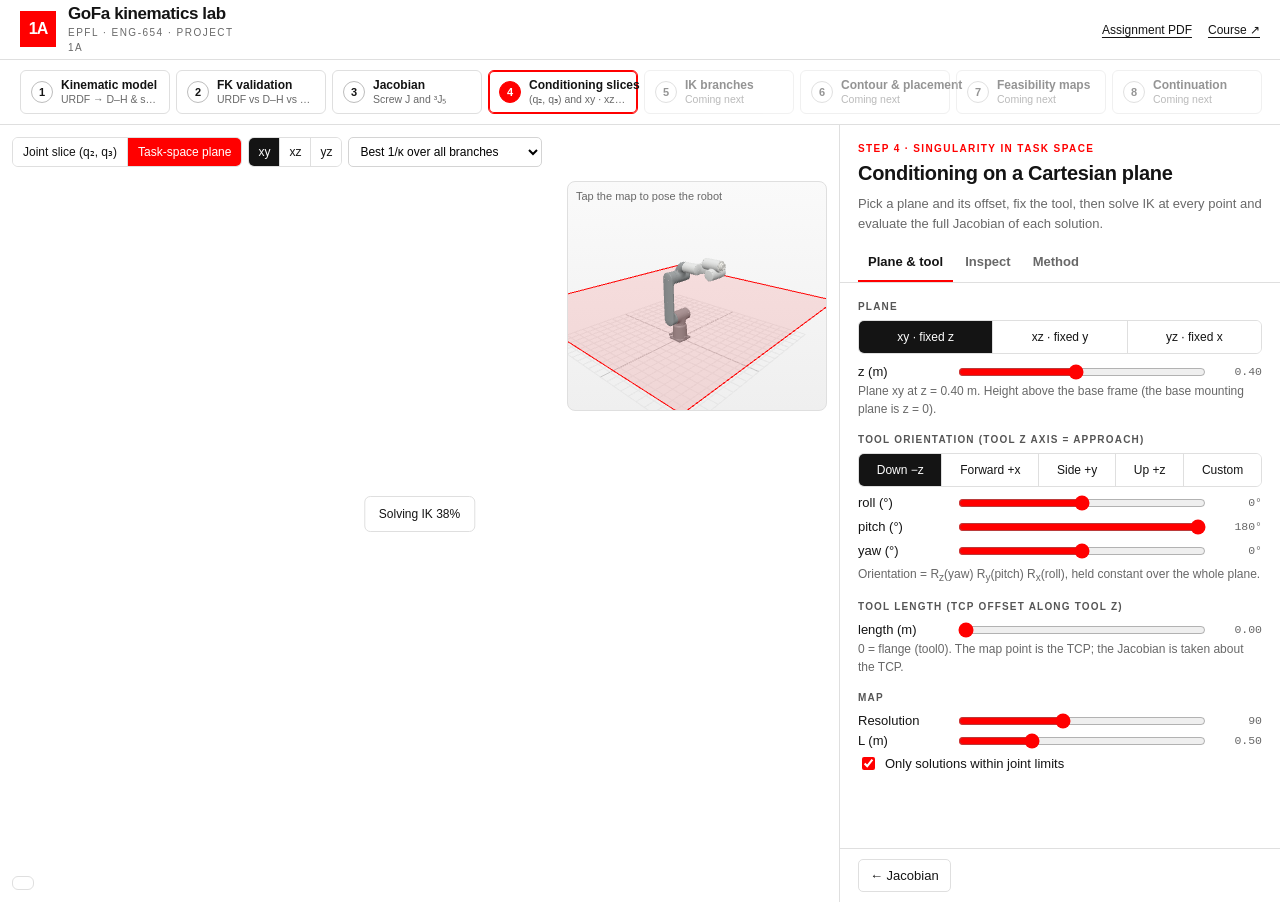
==== pages/04-plane.html @ 3660eb3e "Task-space plane slice (xy/xz/yz, offset, tool), browser IK, phone layout - js/ik.js: all-solutions " ====
<!doctype html>
<html lang="en">
<head>
  <meta charset="utf-8">
  <meta name="viewport" content="width=device-width, initial-scale=1">
  <title>4 · Task-space plane slice · GoFa lab</title>
  <link rel="icon" href="../assets/icon.svg" type="image/svg+xml">
  <link rel="stylesheet" href="../css/style.css">
  <link rel="stylesheet" href="../vendor/katex/katex.min.css">
  <script defer src="../vendor/katex/katex.min.js"></script>
  <script defer src="../vendor/katex/contrib/auto-render.min.js"></script>
  <script type="importmap">{"imports":{"three":"../vendor/three/build/three.module.js","three/addons/controls/OrbitControls.js":"../vendor/three/controls/OrbitControls.js"}}</script>
  <script type="module" src="../js/pages/p4-plane.js"></script>
</head>
<body data-step="4">
<main class="work">
  <section class="view mapview" id="view">
    <div class="view-tools">
      <div class="group mode"><a href="04-slice.html">Joint slice (q₂, q₃)</a><a class="on" href="04-plane.html">Task-space plane</a></div>
      <div class="group" id="planeBtns"><button data-p="xy" class="on">xy</button><button data-p="xz">xz</button><button data-p="yz">yz</button></div>
      <select id="show" aria-label="Map shows"></select>
    </div>
    <div class="heat" id="heat"><canvas id="canvas"></canvas></div>
    <div class="inset" id="inset"><span class="cap" id="insetCap">Tap the map to pose the robot</span></div>
    <div class="progress" id="progress" hidden>Computing…</div>
    <div class="view-legend" id="legend"></div>
  </section>

  <aside class="panel">
    <div class="panel-head">
      <div class="eyebrow">Step 4 · Singularity in task space</div>
      <h1>Conditioning on a Cartesian plane</h1>
      <p>Pick a plane and its offset, fix the tool, then solve IK at every point and evaluate the full Jacobian of each solution.</p>
    </div>
    <div class="tabs"><button data-tab="plane" class="active">Plane &amp; tool</button><button data-tab="inspect">Inspect</button><button data-tab="method">Method</button></div>
    <div class="panel-body">
      <div data-pane="plane">
        <div class="label">Plane</div>
        <div class="seg" id="planeSeg"><button data-p="xy" class="on">xy · fixed z</button><button data-p="xz">xz · fixed y</button><button data-p="yz">yz · fixed x</button></div>
        <label class="slider wide"><span id="offName">z (m)</span><input type="range" id="off" step="0.01"><output id="offOut"></output></label>
        <p class="note" id="offNote"></p>

        <div class="label">Tool orientation (tool z axis = approach)</div>
        <div class="seg wrap" id="toolSeg">
          <button data-t="down" class="on">Down −z</button><button data-t="fwd">Forward +x</button><button data-t="side">Side +y</button><button data-t="up">Up +z</button><button data-t="custom">Custom</button>
        </div>
        <div id="rpy" class="sliders" style="margin-top:6px">
          <label class="slider wide"><span>roll (°)</span><input type="range" min="-180" max="180" step="1" data-k="0"><output></output></label>
          <label class="slider wide"><span>pitch (°)</span><input type="range" min="-180" max="180" step="1" data-k="1"><output></output></label>
          <label class="slider wide"><span>yaw (°)</span><input type="range" min="-180" max="180" step="1" data-k="2"><output></output></label>
        </div>
        <p class="note" style="margin-top:4px">Orientation = R<sub>z</sub>(yaw) R<sub>y</sub>(pitch) R<sub>x</sub>(roll), held constant over the whole plane.</p>

        <div class="label">Tool length (TCP offset along tool z)</div>
        <label class="slider wide"><span>length (m)</span><input type="range" id="tcp" min="0" max="0.30" step="0.01" value="0"><output id="tcpOut">0.00</output></label>
        <p class="note">0 = flange (tool0). The map point is the TCP; the Jacobian is taken about the TCP.</p>

        <div class="label">Map</div>
        <label class="slider wide"><span>Resolution</span><input type="range" id="res" min="40" max="160" step="10" value="90"><output id="resOut">90</output></label>
        <label class="slider wide"><span>L (m)</span><input type="range" id="L" min="0.1" max="1.5" step="0.05" value="0.5"><output id="Lout">0.50</output></label>
        <label class="toggle"><input type="checkbox" id="limits" checked> Only solutions within joint limits</label>
        <div class="tiles" id="summary" style="margin-top:10px"></div>
      </div>

      <div data-pane="inspect">
        <p class="note">Tap (or drag) on the map. Every IK solution at that point is listed; pick one to pose the robot.</p>
        <div class="tiles" id="probeTiles"></div>
        <div class="scroll-x" id="solTable"></div>
        <p class="note" id="probeNote" style="margin-top:8px"></p>
      </div>

      <div data-pane="method">
        <div class="card"><h3>What each pixel is</h3><p class="sub">A TCP position on the chosen plane with the fixed tool orientation. The flange pose is \(T_{0,\text{tool0}} = T_{\text{TCP}}\,\operatorname{Trans}(0,0,-\ell)\). All IK solutions are computed, then for each one the 6×6 geometric Jacobian about the TCP, with linear rows scaled by \(1/L\). The map shows \(1/\kappa = \sigma_{\min}/\sigma_{\max}\) of the best branch, of one chosen branch, or how many valid solutions exist. Grey means no valid solution.</p></div>
        <div class="card"><h3>IK in the browser</h3><p class="sub">For a fixed \(q_6\), the frame-4 origin \(O_4 = p - d_6 z_6 - a_5 x_5(q_6)\) and the axis-5 direction \(z_4 = x_5 \times z_6\) are known. \(O_4\) depends only on \((q_1,q_2,q_3)\), giving 2 shoulder × 2 elbow closed-form arm solutions. The remaining condition, axis 5 ⟂ forearm axis, \(f(q_6) = z_3 \cdot z_4 = 0\), is solved per arm branch by sampling \(q_6\) and refining each sign change. \(q_4, q_5\) follow from \(z_4\) and \(x_5\). Every candidate is accepted only if our FK reproduces the pose to \(10^{-7}\).</p></div>
        <div class="card"><h3>Validation</h3><p class="sub">On 400 random poses the JS solver and the supplied <code>crb15000-ik</code> agreed on 2947 configurations, with 3 found only by the supplied solver (all at the elbow reach boundary) and none found only by the JS one. <code>node tests/check.mjs</code> repeats the example and a 1000-pose round trip.</p></div>
        <div class="card"><h3>Branch labels</h3><p class="sub">Front/back: whether \(q_1\) points at \(O_4\) or past it. \(q_3 \gtrless q_3^*\): which side of the elbow singularity (\(q_3^* = -76.83^\circ\)). \(q_5 \gtrless 0\): wrist flip. These are pointwise labels, good for reading the map; persistent branch tracking is Step 5.</p></div>
      </div>
    </div>
    <div class="panel-foot"></div>
  </aside>
</main>
</body>
</html>
---- css/style.css ----
:root {
  color-scheme: light;
  --red: #ff0000;
  --red-dark: #d90000;
  --ink: #141414;
  --muted: #686868;
  --line: #dfdfdf;
  --soft: #f5f5f5;
  --panel: #ffffff;
  --gold: #d4a017;
  --ok: #1f8a4c;
  --bad: #d90000;
  --radius: 8px;
  font-family: Inter, "Helvetica Neue", Arial, sans-serif;
  font-synthesis: none;
}
* { box-sizing: border-box; }
[hidden] { display: none !important; }
html, body { margin: 0; }
body { color: var(--ink); background: #fff; font-size: 13px; line-height: 1.5; }
a { color: inherit; text-underline-offset: 3px; }
code, .mono { font-family: "SFMono-Regular", Consolas, "Liberation Mono", monospace; font-size: 12px; }
h1, h2, h3 { letter-spacing: -.3px; margin: 0; }
p { margin: 0 0 10px; }

button, .button {
  display: inline-flex; align-items: center; gap: 6px; min-height: 32px; padding: 6px 11px;
  border: 1px solid var(--line); border-radius: 5px; background: #fff; color: var(--ink);
  font: inherit; font-weight: 500; text-decoration: none; cursor: pointer; transition: background .12s, border-color .12s;
}
button:hover, .button:hover { border-color: #a3a3a3; background: #f7f7f7; }
.button.primary, button.primary { background: var(--red); border-color: var(--red); color: #fff; }
.button.primary:hover, button.primary:hover { background: var(--red-dark); border-color: var(--red-dark); }
button.on { border-color: var(--ink); background: var(--ink); color: #fff; }
:focus-visible { outline: 2px solid var(--red); outline-offset: 2px; }
select, input[type="number"] { font: inherit; border: 1px solid #d4d4d4; border-radius: 5px; padding: 5px 7px; background: #fff; }
input[type="checkbox"], input[type="range"] { accent-color: var(--red); }

/* ---------- header and steps */
.top { display: flex; align-items: center; justify-content: space-between; gap: 16px; height: 60px; padding: 0 20px; border-bottom: 1px solid var(--line); }
.brand { display: flex; gap: 12px; align-items: center; text-decoration: none; min-width: 0; }
.brand-mark { display: grid; place-items: center; flex: 0 0 36px; height: 36px; background: var(--red); color: #fff; font-weight: 700; font-size: 16px; letter-spacing: -1px; }
.brand-name { display: block; font-size: 17px; font-weight: 650; letter-spacing: -.4px; line-height: 1.2; }
.brand-subtitle { display: block; color: var(--muted); font-size: 10px; letter-spacing: 1.5px; text-transform: uppercase; }
.top-links { display: flex; gap: 16px; font-size: 12px; white-space: nowrap; }

.steps { display: flex; gap: 6px; padding: 10px 20px; border-bottom: 1px solid var(--line); overflow-x: auto; scrollbar-width: thin; }
.step { display: flex; align-items: center; gap: 8px; flex: 1 0 150px; min-width: 150px; padding: 7px 10px; border: 1px solid var(--line); border-radius: 6px; text-decoration: none; }
.step:hover { border-color: #a3a3a3; }
.step-n { display: grid; place-items: center; flex: 0 0 22px; height: 22px; border-radius: 50%; border: 1px solid #bdbdbd; font-weight: 600; font-size: 11px; }
.step-t { display: flex; flex-direction: column; min-width: 0; line-height: 1.25; }
.step-t strong { font-size: 12px; font-weight: 600; white-space: nowrap; }
.step-t small { color: var(--muted); font-size: 10.5px; white-space: nowrap; overflow: hidden; text-overflow: ellipsis; }
.step.current { border-color: var(--red); box-shadow: inset 0 0 0 1px var(--red); }
.step.current .step-n { background: var(--red); border-color: var(--red); color: #fff; }
.step.soon { opacity: .45; cursor: default; }

/* ---------- workspace: viewer + one panel */
.work { display: grid; grid-template-columns: minmax(0, 1fr) 440px; height: calc(100dvh - 60px - 63px); min-height: 520px; }
.view { position: relative; min-width: 0; background: linear-gradient(#fafafa, #f0f0f0); border-right: 1px solid var(--line); }
.view canvas { display: block; width: 100%; height: 100%; }
.view-tools { position: absolute; top: 12px; left: 12px; right: 12px; display: flex; flex-wrap: wrap; gap: 6px; pointer-events: none; }
.view-tools > * { pointer-events: auto; }
.view-tools .group { display: flex; gap: 0; background: #fff; border: 1px solid var(--line); border-radius: 6px; overflow: hidden; }
.view-tools .group button { border: 0; border-radius: 0; min-height: 28px; padding: 4px 9px; font-size: 12px; }
.view-tools .group button + button { border-left: 1px solid var(--line); }
.view-legend { position: absolute; left: 12px; bottom: 12px; display: flex; flex-wrap: wrap; gap: 10px; padding: 6px 10px; background: rgba(255,255,255,.9); border: 1px solid var(--line); border-radius: 6px; font-size: 11px; color: var(--muted); }
.dot { display: inline-block; width: 9px; height: 9px; border-radius: 50%; margin-right: 4px; vertical-align: -1px; }
.view-status { position: absolute; inset: 0; display: grid; place-items: center; color: var(--muted); }
.view-plot { position: absolute; inset: 0; padding: 56px 16px 16px; overflow: auto; background: #fff; }

.panel { display: flex; flex-direction: column; min-width: 0; min-height: 0; background: var(--panel); }
.panel-head { padding: 16px 18px 0; }
.panel-head .eyebrow { color: var(--red); font-size: 10px; font-weight: 600; letter-spacing: 1.4px; text-transform: uppercase; }
.panel-head h1 { font-size: 20px; font-weight: 650; margin: 2px 0 6px; }
.panel-head p { color: var(--muted); }
.tabs { display: flex; gap: 2px; padding: 0 18px; border-bottom: 1px solid var(--line); }
.tabs button { border: 0; border-bottom: 2px solid transparent; border-radius: 0; background: none; padding: 9px 10px 8px; color: var(--muted); font-weight: 550; }
.tabs button:hover { background: none; color: var(--ink); }
.tabs button.active { color: var(--ink); border-bottom-color: var(--red); }
.panel-body { flex: 1; overflow: auto; padding: 16px 18px 20px; }
.panel-foot { display: flex; justify-content: space-between; gap: 8px; padding: 10px 18px; border-top: 1px solid var(--line); }

.card { border: 1px solid var(--line); border-radius: var(--radius); padding: 12px 14px; margin-bottom: 12px; }
.card h3 { font-size: 13px; font-weight: 650; margin-bottom: 6px; }
.card .sub { color: var(--muted); font-size: 12px; }
.label { color: #555; font-size: 10px; font-weight: 600; letter-spacing: 1.2px; text-transform: uppercase; margin: 14px 0 6px; }
.label:first-child { margin-top: 0; }
.note { color: var(--muted); font-size: 12px; }
.callout { border-left: 3px solid var(--red); background: #fff6f6; padding: 8px 12px; border-radius: 0 6px 6px 0; margin: 10px 0; font-size: 12.5px; }
.row { display: flex; gap: 8px; align-items: center; flex-wrap: wrap; }
.chips { display: flex; flex-wrap: wrap; gap: 6px; }
.chip { display: inline-flex; gap: 5px; align-items: center; padding: 3px 8px; border-radius: 999px; background: var(--soft); font-size: 11.5px; }
.pass { color: var(--ok); font-weight: 600; }
.fail { color: var(--bad); font-weight: 600; }
.toggle { display: flex; gap: 7px; align-items: center; padding: 3px 0; cursor: pointer; }

/* ---------- tables */
table { border-collapse: collapse; width: 100%; font-size: 12px; }
th, td { padding: 5px 6px; border-bottom: 1px solid #eee; text-align: right; white-space: nowrap; }
th { color: var(--muted); font-weight: 600; font-size: 11px; }
th:first-child, td:first-child { text-align: left; }
.mat td { font-family: "SFMono-Regular", Consolas, monospace; font-size: 11.5px; }
.mat .hl { background: #fff1f1; }
.mat .zero { color: #bbb; }
.mat .block { background: #f4f7ff; }
.scroll-x { overflow-x: auto; }

/* ---------- sliders */
.sliders { display: grid; gap: 4px; }
.slider { display: grid; grid-template-columns: 26px 1fr 58px; gap: 8px; align-items: center; }
.slider-name { font-weight: 600; }
.slider input { width: 100%; }
.slider output { font-family: "SFMono-Regular", Consolas, monospace; font-size: 11.5px; text-align: right; color: var(--muted); }

/* ---------- metric tiles */
.tiles { display: grid; grid-template-columns: repeat(auto-fit, minmax(110px, 1fr)); gap: 8px; margin-bottom: 12px; }
.tile { border: 1px solid var(--line); border-radius: 6px; padding: 8px 10px; }
.tile small { display: block; color: var(--muted); font-size: 10.5px; }
.tile b { font-size: 16px; font-weight: 650; font-variant-numeric: tabular-nums; }

/* ---------- home page */
.home { max-width: 1100px; margin: 0 auto; padding: 32px 20px 60px; }
.home h1 { font-size: 30px; font-weight: 700; letter-spacing: -.8px; margin-bottom: 8px; }
.home .lead { font-size: 15px; color: #333; max-width: 760px; }
.question { margin: 22px 0 28px; padding: 14px 18px; border-left: 3px solid var(--red); background: #fafafa; font-size: 14.5px; max-width: 800px; }
.grid-cards { display: grid; grid-template-columns: repeat(auto-fill, minmax(240px, 1fr)); gap: 12px; }
.pcard { display: flex; flex-direction: column; gap: 6px; padding: 16px; border: 1px solid var(--line); border-radius: var(--radius); text-decoration: none; min-height: 150px; }
a.pcard:hover { border-color: var(--red); }
.pcard .n { display: grid; place-items: center; width: 26px; height: 26px; border-radius: 50%; background: var(--red); color: #fff; font-weight: 650; font-size: 12px; }
.pcard.soon { opacity: .55; }
.pcard.soon .n { background: #9a9a9a; }
.pcard h2 { font-size: 15px; font-weight: 650; }
.pcard p { color: var(--muted); font-size: 12.5px; margin: 0; }
.pcard .tag { margin-top: auto; font-size: 11px; color: var(--muted); }

.katex { font-size: 1.02em; }
.katex-display { margin: .5em 0; overflow-x: auto; overflow-y: hidden; }

@media (max-width: 980px) {
  .work { grid-template-columns: 1fr; height: auto; }
  .view { height: 58vh; border-right: 0; border-bottom: 1px solid var(--line); }
  .panel-body { overflow: visible; }
  .top-links a:first-child { display: none; }
}

/* ---------- floating joint dock over the viewer */
.dock { position: absolute; right: 12px; bottom: 12px; width: 270px; background: rgba(255,255,255,.96); border: 1px solid var(--line); border-radius: 8px; box-shadow: 0 4px 16px rgba(0,0,0,.06); }
.dock summary { cursor: pointer; padding: 8px 12px; font-weight: 600; font-size: 12px; list-style: none; display: flex; justify-content: space-between; }
.dock summary::after { content: "▾"; color: var(--muted); }
.dock[open] summary::after { content: "▴"; }
.dock .dock-body { padding: 0 12px 10px; }
.colpick { display: grid; grid-template-columns: repeat(6, 1fr); gap: 4px; margin-bottom: 10px; }
.colpick button { justify-content: center; padding: 4px 0; min-height: 28px; }
@media (max-width: 980px) { .dock { position: static; width: auto; margin: 8px; } .view-legend { display: none; } }

/* ---------- slice page */
.heat { position: absolute; inset: 0; }
.heat canvas { display: block; width: 100%; height: 100%; cursor: crosshair; }
.inset { position: absolute; top: 56px; right: 12px; width: 260px; height: 230px; background: linear-gradient(#fafafa, #efefef); border: 1px solid var(--line); border-radius: 8px; overflow: hidden; }
.inset .cap { position: absolute; left: 8px; top: 6px; font-size: 11px; color: var(--muted); z-index: 2; }
.progress { position: absolute; left: 50%; top: 50%; transform: translate(-50%,-50%); background: #fff; border: 1px solid var(--line); border-radius: 6px; padding: 8px 14px; font-size: 12px; }
.bar { display: grid; grid-template-columns: 28px 1fr 46px; gap: 6px; align-items: center; margin: 2px 0; font-size: 11.5px; }
.bar span.track { height: 9px; background: var(--soft); border-radius: 3px; overflow: hidden; }
.bar span.fill { display: block; height: 100%; }
select.full { width: 100%; }
@media (max-width: 980px) { .inset { width: 150px; height: 140px; top: 48px; } }

/* ---------- map pages: mode switch, segmented controls, solution table */
.view-tools { z-index: 3; }
.inset, .view-legend, .progress { z-index: 2; }
.view-tools .group a { display: inline-flex; align-items: center; min-height: 28px; padding: 4px 10px; font-size: 12px; font-weight: 500; text-decoration: none; color: var(--ink); background: #fff; }
.view-tools .group a + a { border-left: 1px solid var(--line); }
.view-tools .group a:hover { background: #f7f7f7; }
.view-tools .group a.on { background: var(--red); color: #fff; }
.view-tools select { min-height: 30px; font-size: 12px; max-width: 100%; }
.slider.wide { grid-template-columns: 90px 1fr 50px; }
.seg { display: flex; border: 1px solid var(--line); border-radius: 6px; overflow: hidden; }
.seg.wrap { flex-wrap: wrap; }
.seg button { flex: 1 1 auto; justify-content: center; border: 0; border-radius: 0; min-height: 32px; padding: 5px 8px; font-size: 12px; }
.seg button + button { border-left: 1px solid var(--line); }
.seg + .slider, .seg + .note { margin-top: 8px; }
table.sols td, table.sols th { padding: 4px 5px; font-size: 11.5px; font-variant-numeric: tabular-nums; }
table.sols tr[data-i] { cursor: pointer; }
table.sols tr[data-i]:hover td { background: #fafafa; }
table.sols tr.sel td { background: #e9fbff; }
table.sols tr.out td { color: #a0a0a0; text-decoration: line-through; }
.heat canvas { touch-action: pan-y pinch-zoom; }

/* ---------- phones and narrow screens */
@media (max-width: 980px) {
  .top { height: 52px; padding: 0 12px; }
  .brand-name { font-size: 15px; }
  .brand-subtitle { font-size: 9px; letter-spacing: 1px; }
  .steps { padding: 8px 12px; }
  .step { flex: 0 0 auto; min-width: 0; }
  .step:not(.current) .step-t small { display: none; }
  .panel-head { padding: 14px 14px 0; }
  .panel-head h1 { font-size: 18px; }
  .tabs { padding: 0 10px; overflow-x: auto; scrollbar-width: none; }
  .tabs button { flex: 0 0 auto; }
  .panel-body { padding: 14px 14px 18px; }
  .panel-foot { padding: 10px 14px; }
  .view-legend { display: flex; }
  .view:not(.mapview) .view-legend { display: none; }
  .home { padding: 20px 14px 40px; }
  .home h1 { font-size: 23px; }
  /* map pages: stack tools, map, legend and 3D inset instead of overlapping them */
  .view.mapview { height: auto; display: flex; flex-direction: column; background: #fff; }
  .mapview .view-tools { position: static; padding: 8px; }
  .mapview .heat { position: relative; inset: auto; height: min(92vw, 62vh); }
  .mapview .view-legend { position: static; margin: 6px 8px 0; }
  .mapview .inset { position: relative; top: auto; right: auto; width: auto; height: 260px; margin: 8px; }
  .mapview .progress { top: 40%; }
  .slider { grid-template-columns: 26px 1fr 52px; }
  .slider.wide { grid-template-columns: 78px 1fr 46px; }
  input[type="range"] { min-height: 28px; }
}
@media (max-width: 980px) {
  /* keep the joint dock inside the 3D view on phones (collapsed by default, scrolls when opened) */
  .dock { position: absolute; left: 8px; right: 8px; bottom: 8px; width: auto; margin: 0; max-height: 55%; overflow: auto; z-index: 3; }
}
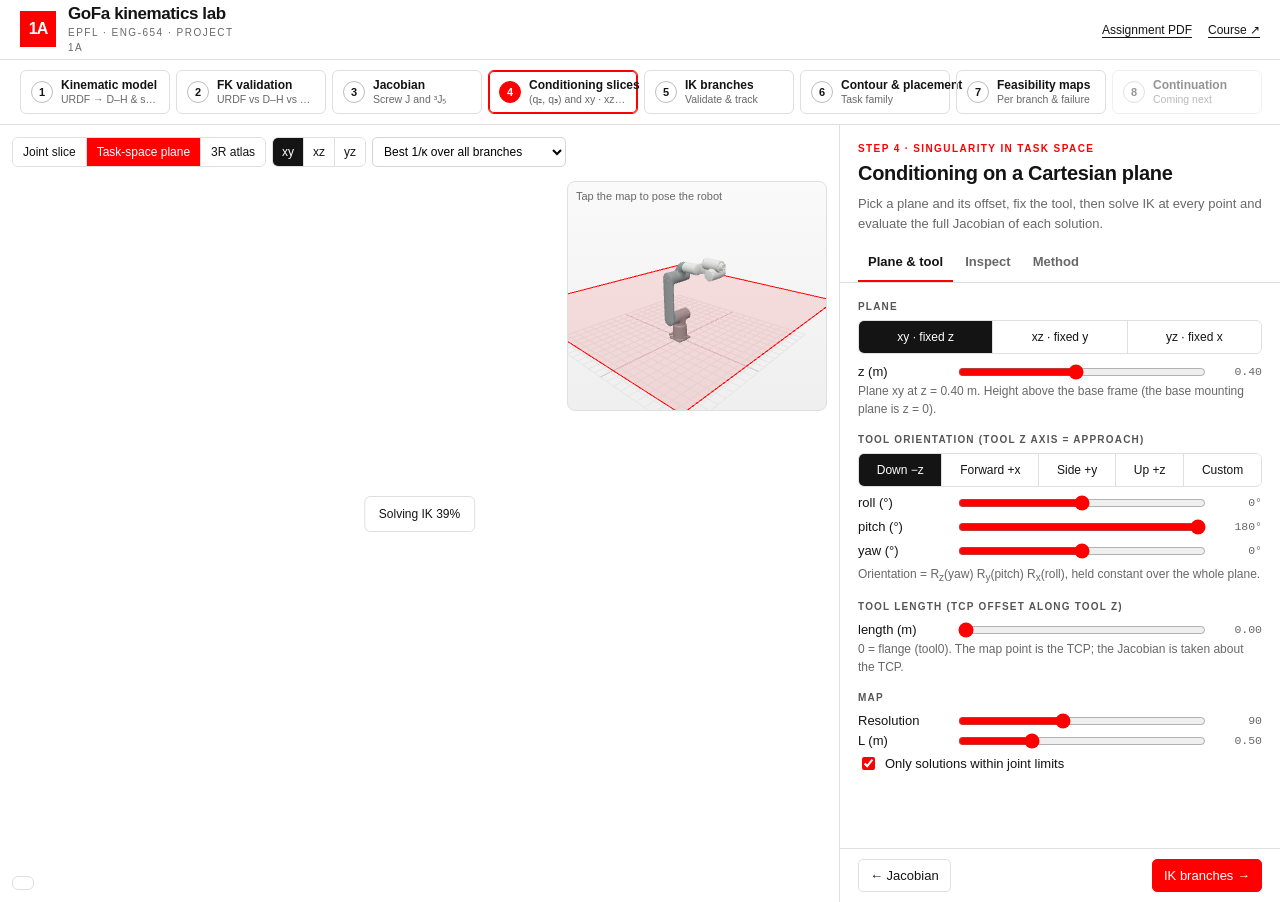
==== commit aed7d707: "Add 3R atlas page (Lecture 06): det Jp, critical curves, IK counts, cusps - js/atlas.js: general 3R " ====
--- a/pages/04-plane.html
+++ b/pages/04-plane.html
@@ -16,7 +16,7 @@
 <main class="work">
   <section class="view mapview" id="view">
     <div class="view-tools">
-      <div class="group mode"><a href="04-slice.html">Joint slice (q₂, q₃)</a><a class="on" href="04-plane.html">Task-space plane</a></div>
+      <div class="group mode"><a href="04-slice.html">Joint slice</a><a class="on" href="04-plane.html">Task-space plane</a><a href="atlas.html">3R atlas</a></div>
       <div class="group" id="planeBtns"><button data-p="xy" class="on">xy</button><button data-p="xz">xz</button><button data-p="yz">yz</button></div>
       <select id="show" aria-label="Map shows"></select>
     </div>
--- a/css/style.css
+++ b/css/style.css
@@ -220,3 +220,37 @@
   /* keep the joint dock inside the 3D view on phones (collapsed by default, scrolls when opened) */
   .dock { position: absolute; left: 8px; right: 8px; bottom: 8px; width: auto; margin: 0; max-height: 55%; overflow: auto; z-index: 3; }
 }
+
+/* ---------- steps 5–7 */
+.field { display: grid; grid-template-columns: 24px 1fr; gap: 8px; align-items: center; margin-bottom: 6px; font-size: 12px; font-weight: 600; }
+.field select, select.full { width: 100%; min-height: 30px; font-size: 12px; }
+canvas.plot { display: block; width: 100%; height: 170px; margin-bottom: 6px; }
+table.starts td, table.starts th { padding: 4px 6px; font-size: 11.5px; white-space: nowrap; }
+table.starts tr[data-i] { cursor: pointer; }
+table.starts tr[data-i]:hover td { background: #fafafa; }
+table.starts tr.sel td { background: #e9fbff; }
+.tag { display: inline-block; padding: 1px 6px; border-radius: 9px; font-size: 10.5px; font-weight: 600; color: #fff; }
+.minimaps { display: grid; grid-template-columns: repeat(3, minmax(0, 1fr)); gap: 8px; padding: 0 12px 12px; }
+.minimap { border: 1px solid var(--line); border-radius: 6px; padding: 4px; background: #fff; cursor: pointer; }
+.minimap.on { outline: 2px solid var(--red); }
+.minimap canvas { display: block; width: 100%; aspect-ratio: 1; }
+.minimap small { display: block; font-size: 10px; color: var(--muted); padding: 2px 2px 0; white-space: nowrap; overflow: hidden; text-overflow: ellipsis; }
+@media (max-width: 980px) { .minimaps { grid-template-columns: repeat(2, minmax(0, 1fr)); padding: 0 8px 8px; } }
+
+/* ---------- 3R atlas */
+.twin { position: absolute; inset: 54px 12px 64px; display: grid; grid-template-columns: 1fr 1fr; gap: 12px; }
+.twin .pane { position: relative; border: 1px solid var(--line); border-radius: 8px; background: #fff; display: flex; flex-direction: column; min-height: 0; }
+.twin .pane-head { display: flex; justify-content: space-between; align-items: baseline; gap: 8px; padding: 8px 10px 0; font-size: 13px; }
+.twin .pane-head small { color: var(--muted); font-size: 10.5px; text-align: right; }
+.twin canvas { flex: 1; width: 100%; min-height: 0; cursor: crosshair; touch-action: pan-y pinch-zoom; }
+.numgrid { display: grid; grid-template-columns: repeat(4, minmax(0, 1fr)); gap: 6px; margin: 10px 0; }
+.num { display: flex; flex-direction: column; gap: 2px; font-size: 11px; color: #555; }
+.num input { width: 100%; min-height: 30px; padding: 3px 6px; border: 1px solid var(--line); border-radius: 5px; font: inherit; font-size: 13px; color: var(--ink); }
+.formula { font-family: ui-monospace, Menlo, monospace; font-size: 12px; background: #f3f3f3; border-left: 3px solid #555; padding: 8px 10px; }
+.chip { border: 1.5px solid currentColor; background: #fff; border-radius: 5px; padding: 3px 9px; font-weight: 650; font-size: 12px; min-height: 28px; }
+.chip.on { color: #fff !important; }
+@media (max-width: 980px) {
+  .twin { position: static; grid-template-columns: 1fr; padding: 0 8px; }
+  .twin .pane { height: min(100vw, 70vh); }
+  .numgrid { grid-template-columns: repeat(3, minmax(0, 1fr)); }
+}
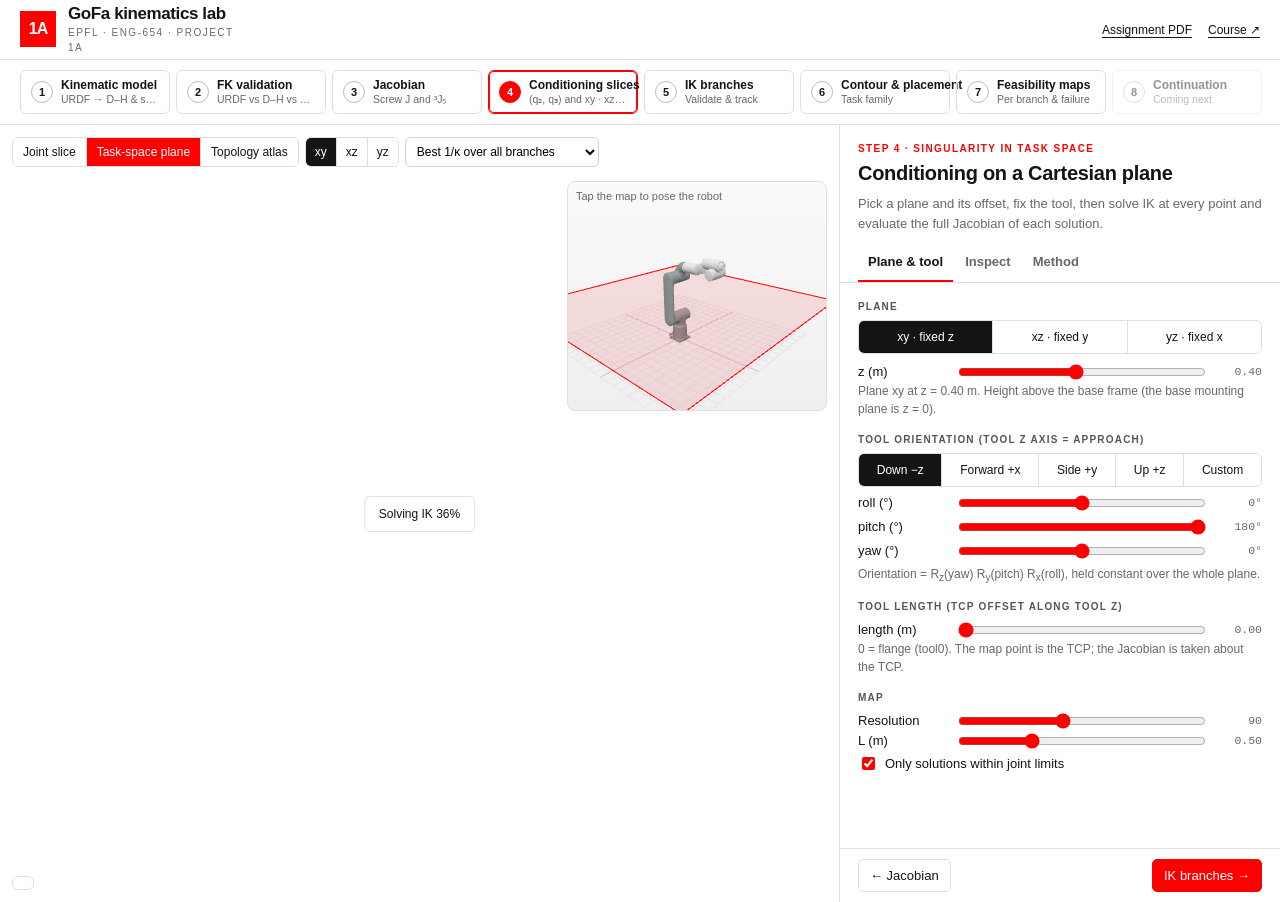
==== commit 30d94a4c: "Topology atlas for GoFa (replaces the 3R atlas) The Lecture 06 picture for the real robot: with the " ====
--- a/pages/04-plane.html
+++ b/pages/04-plane.html
@@ -16,7 +16,7 @@
 <main class="work">
   <section class="view mapview" id="view">
     <div class="view-tools">
-      <div class="group mode"><a href="04-slice.html">Joint slice</a><a class="on" href="04-plane.html">Task-space plane</a><a href="atlas.html">3R atlas</a></div>
+      <div class="group mode"><a href="04-slice.html">Joint slice</a><a class="on" href="04-plane.html">Task-space plane</a><a href="atlas.html">Topology atlas</a></div>
       <div class="group" id="planeBtns"><button data-p="xy" class="on">xy</button><button data-p="xz">xz</button><button data-p="yz">yz</button></div>
       <select id="show" aria-label="Map shows"></select>
     </div>
--- a/css/style.css
+++ b/css/style.css
@@ -254,3 +254,10 @@
   .twin .pane { height: min(100vw, 70vh); }
   .numgrid { grid-template-columns: repeat(3, minmax(0, 1fr)); }
 }
+.robot3d { position: relative; height: 240px; border: 1px solid var(--line); border-radius: 8px; overflow: hidden; margin-bottom: 10px; background: #fafafa; }
+.robot3d canvas { width: 100%; height: 100%; display: block; }
+.robot3d .cap { position: absolute; left: 8px; top: 6px; font-size: 11px; color: var(--muted); z-index: 1; }
+@media (max-width: 980px) { .twin .pane.stack { height: auto; } }
+.quad { flex: 1; min-height: 0; display: grid; grid-template-columns: 1fr 1fr; grid-template-rows: 1fr 1fr; gap: 2px; padding: 2px 4px 4px; }
+.quad canvas { width: 100%; height: 100%; min-height: 0; cursor: crosshair; touch-action: pan-y pinch-zoom; }
+@media (max-width: 980px) { .quad { height: auto; grid-template-rows: auto auto; gap: 6px; } .quad canvas { height: auto; aspect-ratio: 1; } }
